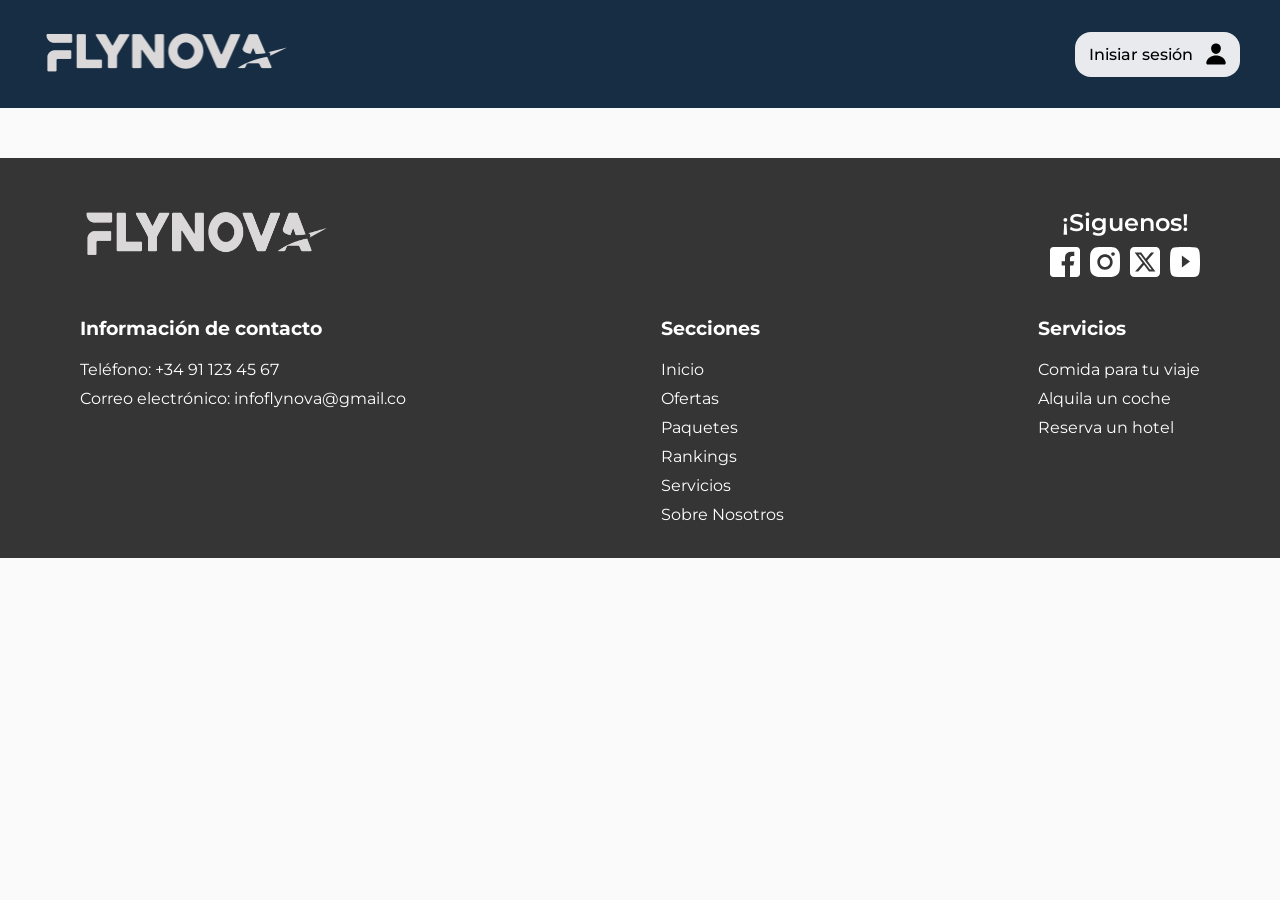
==== HTML/alquilar_coche.html @ 461bedda "feat: agrega estructura del header y el footer de la seccion alquila un coche" ====
<!DOCTYPE html>
<html lang="en">

<head>
    <meta charset="UTF-8">
    <meta name="viewport" content="width=device-width, initial-scale=1.0">
    <title>Flynova</title>
    <link rel="preconnect" href="https://fonts.googleapis.com">
    <link rel="preconnect" href="https://fonts.gstatic.com" crossorigin>
    <link href="https://fonts.googleapis.com/css2?family=Montserrat:ital,wght@0,400..700;1,100..900&display=swap"
        rel="stylesheet">
    <link rel="stylesheet" href="../CSS/mas_paquetes.css">
</head>

<body>
    <header class="header">
        <div id="inicio" class="container_logo">
            <a href="../index.html"><img class="logo_flynova" src="../Assets/compartidos/Logos/logo flynova gris.png"
                    alt="Logo flynova"></a>
        </div>
        <div class="container_botones_header">
            <div class="boton_moneda">
                <img src="../Assets/compartidos/imagenes/circulo_colombia.png" alt="imagen de bandera del pais">
                COP - $
            </div>
            <button class="boton_iniciar_sesion">
                <p>Inisiar sesión</p>
                <img class="icono_user" src="../Assets/compartidos/iconos/user.svg" alt="icono de user">
            </button>
        </div>
    </header>
    <div class="separacion">
    </div>









    <footer>
        <div class="logo-redes">
            <img src="../Assets/compartidos/Logos/logo flynova gris.png" alt="">

            <div class="redes">
                <p>¡Siguenos!</p>
                <div>
                    <img src="../Assets/compartidos/iconos/facebook.svg" alt="">
                    <img src="../Assets/compartidos/iconos/instagram.svg"">
                    <img src=" ../Assets/compartidos/iconos/x.svg" alt="">
                    <img src="../Assets/compartidos/iconos/youtube.svg" alt="">
                </div>
            </div>
        </div>
        <div class="container-contacto-secciones-servicios">
            <div class="contacto">
                <h3>Información de contacto</h3>
                <p>Teléfono: +34 91 123 45 67 </p>
                <p>Correo electrónico: infoflynova@gmail.co</p>
            </div>
            <div class="secciones">
                <h3>Secciones</h3>
                <p>Inicio</p>
                <p>Ofertas</p>
                <p>Paquetes</p>
                <p>Rankings</p>
                <p>Servicios</p>
                <p>Sobre Nosotros</p>
            </div>
            <div class="servicios">
                <h3>Servicios</h3>
                <p>Comida para tu viaje</p>
                <p>Alquila un coche</p>
                <p>Reserva un hotel</p>
            </div>
        </div>
    </footer>
</body>

</html>
---- CSS/mas_paquetes.css ----
* {
    /* estilos para resetear la pagina */
    margin: 0;
    padding: 0;
    box-sizing: border-box;
    scroll-behavior: smooth;
    /* para scroll suave entre secciones*/
    font-family: Montserrat, sans-serif;
    /* tipo de letra de la pagina */
}

body {
    background-color: #fafafa;
}

.header {
    /* Estilos del header de la pagina */
    background-color: #172D43;
    display: flex;
    padding: 0 40px;
    align-items: center;
    justify-content: space-between;
    height: 12vh;
    width: 100%;
    position: fixed;
    z-index: 100;
}

.logo_flynova {
    /* tamaño del logo del header */
    width: 250px;
}

.icono_user {
    /* tamaño del icono de user */
    height: 24px;
}

.menu_navegacion {
    /* estilos del menu de navegacion entre las secciones */
    color: white;
}

.container_botones_header {
    /* contenedor de los botones de moneda y de iniciar
    sesion */
    display: flex;
    align-items: center;

}

.boton_moneda {
    /* estilos del boton moneda */
    display: flex;
    align-items: center;
    gap: 10px;
    color: white;
    font-size: 1.2rem;
    font-weight: 500;
    width: 140px;
}

.boton_iniciar_sesion {
    /* estilos del boton iniciar sesion */
    display: flex;
    align-items: center;
    width: 165px;
    height: 45px;
    gap: 10px;
    font-size: 1rem;
    font-weight: 500;
    outline: none;
    border: 2px solid transparent;
    border-radius: 16px;
    background-color: rgba(255, 255, 255, 0.9);
    padding: 10px;
    cursor: pointer;
    transition: 0.2s ease-in-out;

    p {
        width: 120px;
    }
}

.boton_iniciar_sesion:hover {
    /* estilos de cuando se hace hocer en el boton de 
    iniciar sesion */
    background-color: transparent;
    filter: invert(100%);
    border: 2px solid black;
    transform: translateY(-3px);
    box-shadow: 0 1px 7px 0px rgba(0, 0, 0, 0.5);
}

.boton_iniciar_sesion:active {
    /* se reduce el la escala del boton cuando se le 
    da click para dar la sensacion que se dio click */
    scale: 0.95;
}

.separacion {
    /* separación del formulario al la parte superior del header */
    height: 12vh;
}











footer {
    /* Pie de pagina */
    margin-top: 50px;
    background-color: #353535;
    padding: 0 80px;
    width: 100%;
    height: 400px;
    display: flex;
    flex-direction: column;
    align-items: center;
}

.logo-redes {
    /* Contenedor del logo y las redes */
    display: flex;
    color: white;
    width: 100%;
    justify-content: space-between;
    padding-top: 50px;
}

.logo-redes img {
    /* tamaño al logo */
    width: 250px;
    height: 50px;
    transition: transform 0.3s ease;
    cursor: pointer;
}

.logo-redes img:hover {
    transform: scale(1.03);
}

.redes {
    /* contenedor de las redes */
    display: flex;
    flex-direction: column;
    align-items: center;
    gap: 0px;
}

.redes p {
    /* Texto de siguenos de las redes */
    font-weight: 600;
    font-size: 1.5rem;
}

.redes div {
    /* contenedor de los iconos de las redes */
    display: flex;
    align-items: center;
    gap: 10px;
}

.redes div img {
    /* Tamaño a los iconos */
    width: 30px;
    filter: invert(100%);
    transition: transform 0.3s ease;
    cursor: pointer;
}

.redes div img:hover {
    transform: scale(1.1);
}

.container-contacto-secciones-servicios {
    /* Contenedor de las secciones del footer */
    width: 100%;
    margin-top: 30px;
    justify-content: space-between;
    display: flex;
    color: white;
}

.container-contacto-secciones-servicios h3 {
    /* Titulo de las secciones */
    margin-bottom: 20px;
}

.container-contacto-secciones-servicios p {
    /* Parrafos de las secciones del pie de pagina */
    margin-top: 10px;
}



@media(max-width: 1350px) {

    /* HEADER */
    .boton_moneda {
        display: none !important;
    }
}



@media(max-width: 500px) {

    /* HEADER */
    /* se ajusta el tamaño del logo */
    .logo_flynova {
        width: 180px;
    }

    .header {
        padding: 0 20px;
    }

    .boton_iniciar_sesion {
        /* estilos del boton iniciar sesion */
        display: flex;
        align-items: center;
        width: fit-content;
        height: fit-content;
        gap: 10px;
        font-size: 0.8rem;
        font-weight: 500;
        outline: none;
        border: 2px solid transparent;
        border-radius: 12px;
        background-color: rgba(255, 255, 255, 0.9);
        padding: 8px 10px;
        cursor: pointer;
        transition: 0.2s ease-in-out;

        p {
            width: fit-content;
        }

        img {
            height: 18px;
        }
    }

    .separacion {
        /* separación del formulario al la parte superior del header */
        height: 70px;
    }








    /* FOOTER */

    footer {
        padding: 0 20px;
    }

    .logo-redes {
        /* Contenedor del logo y las redes */
        justify-content: space-between;
        padding-top: 50px;
    }

    .logo-redes img {
        /* tamaño al logo */
        width: 170px;
        height: 30PX;
    }

    .redes p {
        /* Texto de siguenos de las redes */
        font-size: 1.2rem;
    }

    .redes div img {
        /* Tamaño a los iconos */
        width: 20px;
    }

    .container-contacto-secciones-servicios {
        /* Contenedor de las secciones del footer */
        width: 100%;
        margin-top: 30px;
        gap: 45px;
        font-size: 0.7rem;

    }

    .container-contacto-secciones-servicios h3 {
        /* Titulo de las secciones */
        margin-bottom: 20px;
    }

    .container-contacto-secciones-servicios p {
        /* Parrafos de las secciones del pie de pagina */
        margin-top: 10px;
    }
}
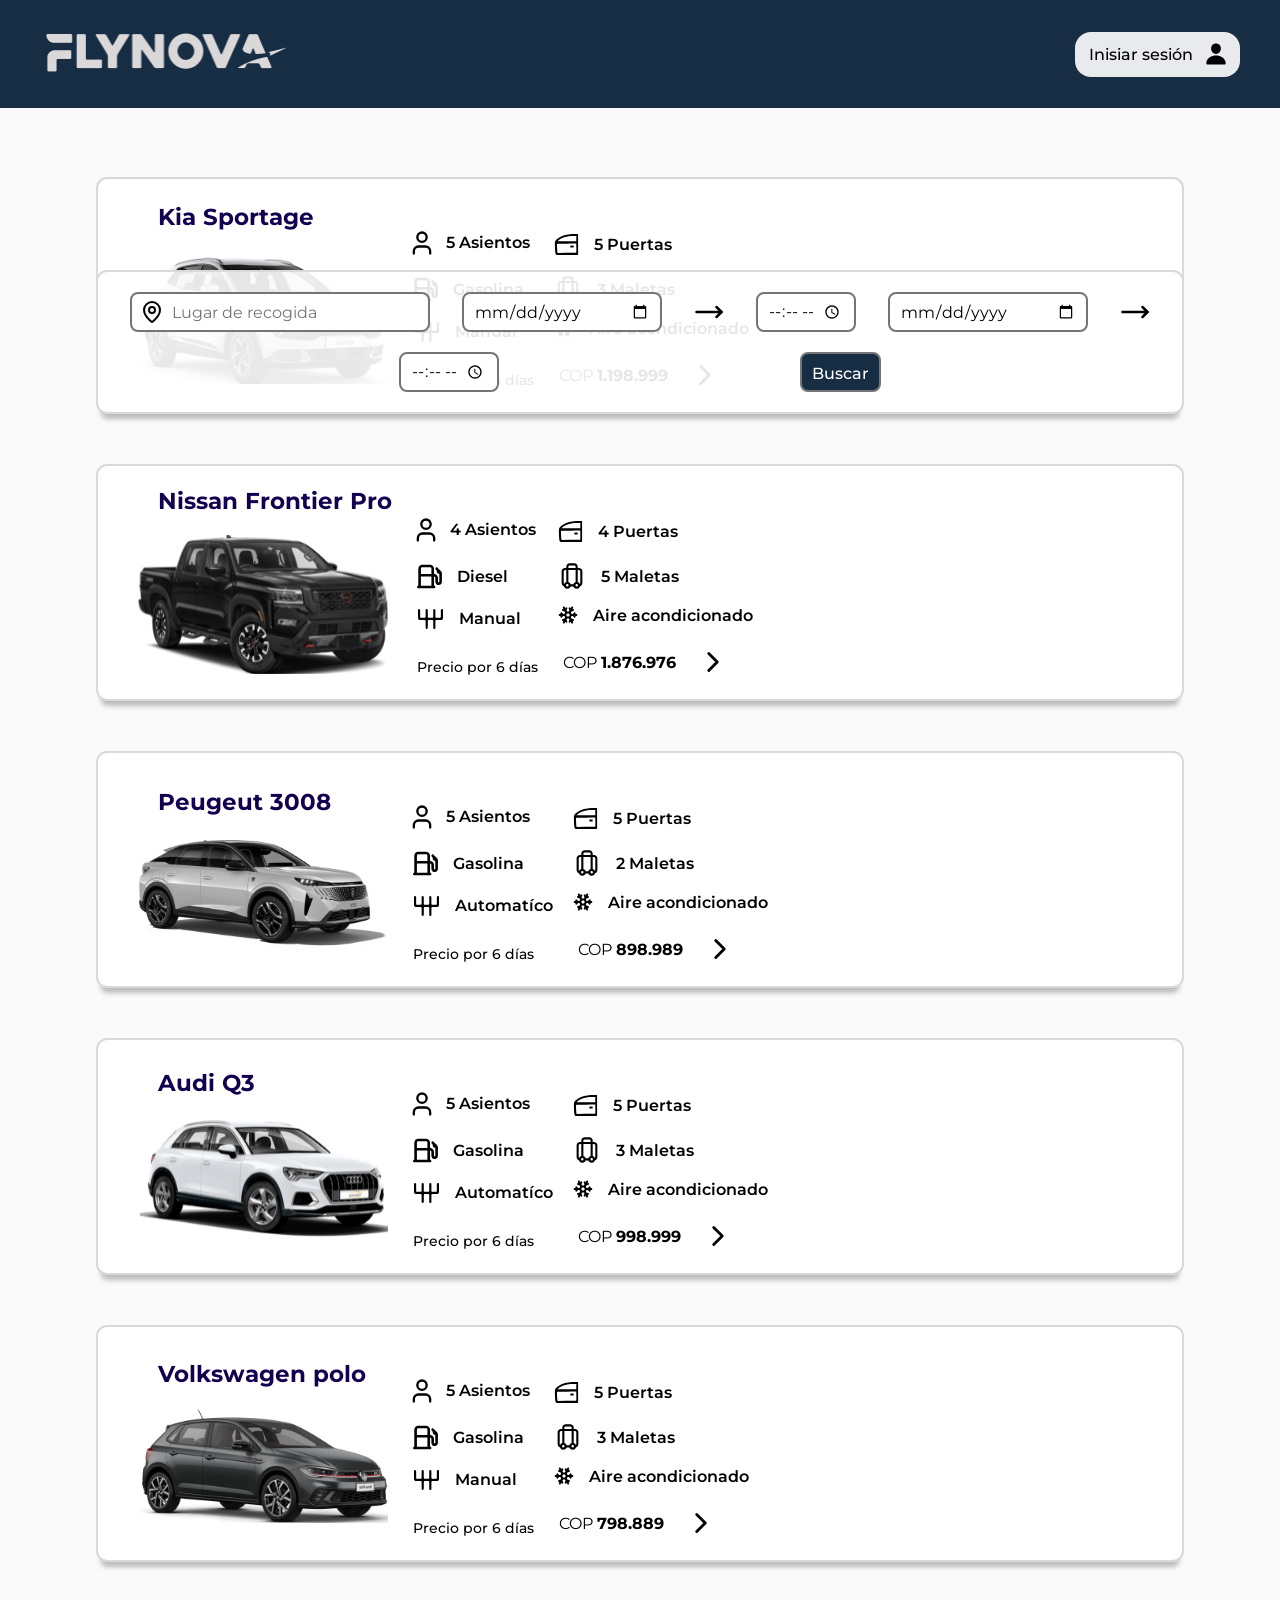
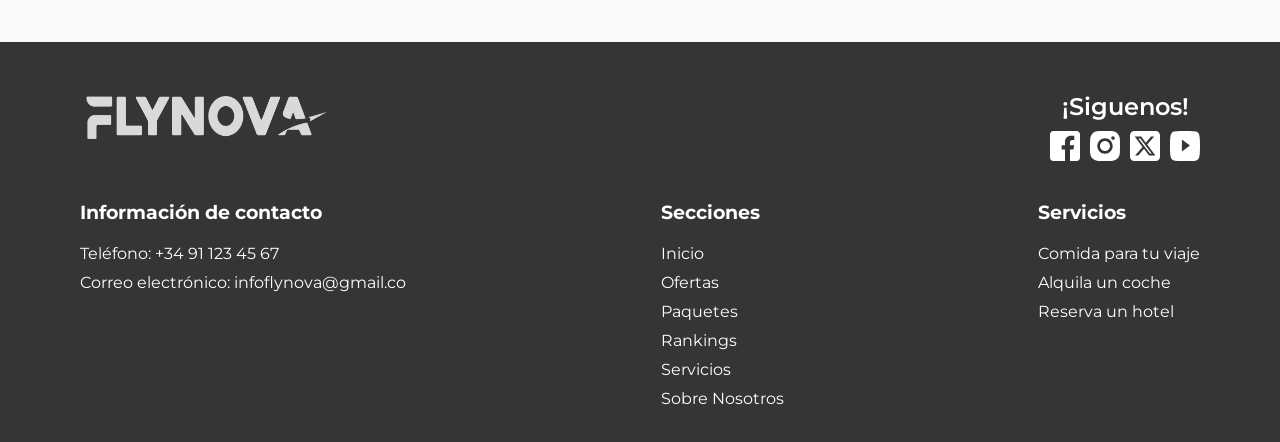
==== commit 14f93522: "ultimos cambios" ====
--- a/HTML/alquilar_coche.html
+++ b/HTML/alquilar_coche.html
@@ -9,7 +9,7 @@
     <link rel="preconnect" href="https://fonts.gstatic.com" crossorigin>
     <link href="https://fonts.googleapis.com/css2?family=Montserrat:ital,wght@0,400..700;1,100..900&display=swap"
         rel="stylesheet">
-    <link rel="stylesheet" href="../CSS/mas_paquetes.css">
+    <link rel="stylesheet" href="../CSS/alquilar_coche.css">
 </head>
 
 <body>
@@ -33,6 +33,249 @@
     </div>
 
 
+
+
+    <div class="fondo">
+        <img class="lugar" src="../Assets/alquilar_coche/fondo-vehiculos.svg" alt="">
+        <form action="">
+            <div class="lugar-recogida">
+                <img src="../Assets/compartidos/iconos/lugar.svg" alt="">
+                <input list="ciudades" placeholder="Lugar de recogida">
+                <datalist id="ciudades">
+                    <option value="Medellín"></option>
+                    <option value="Pereira"></option>
+                    <option value="Bogotá"></option>
+                </datalist>
+            </div>
+
+            <input class="fecha-recogida" type="date">
+            <img class="flecha-hora-recogida" id="flecha" src="../Assets/compartidos/iconos/flecha-right.svg" alt="">
+            <input class="hora-recogida" type="time">
+
+            <input class="fecha-vuelta" type="date">
+            <img class="flecha-hora-vuelta" id="flecha" src="../Assets/compartidos/iconos/flecha-right.svg" alt="">
+            <input class="hora-vuelta" type="time">
+            <button>
+                <p>Buscar</p>
+            </button>
+        </form>
+    </div>
+    <main>
+        <div class="banner-vehiculos">
+            <img class="img" src="../Assets/alquilar_coche/img-banner-vehiculos.svg" alt="">
+            <img class="rectangulo" src="../Assets/alquilar_coche/Rectangulo-banner-vehiculos.svg" alt="">
+            <div class="texto-banner">
+                <h2>Ten un carro esperandote en</h2>
+                <h2>tu proximo destino</h2>
+            </div>
+        </div>
+
+        <div class="banner-carro">
+            <div class="container-carro-modelo">
+                <h2>Kia Sportage</h2>
+                <img src="../Assets/alquilar_coche/KIA Sportage_blanca 1.svg" alt="">
+            </div>
+            <div class="container-info-carro">
+                <div class="container-izquierdo">
+                    <div class="asientos">
+                        <img id="asientos" src="../Assets/alquilar_coche/iconos/user cuadrado.svg" alt="">
+                        <p>5 Asientos</p>
+                    </div>
+                    <div class="combustible">
+                        <img id="combustible" src="../Assets/alquilar_coche/iconos/gasolinera.svg" alt="">
+                        <p>Gasolina</p>
+                    </div>
+                    <div class="transmision">
+                        <img id="transmision" src="../Assets/alquilar_coche/iconos/transmision manual 1.svg" alt="">
+                        <p>Manual</p>
+                    </div>
+                    <p class="precio-dias">Precio por 6 días</p>
+                </div>
+                <div class="container-derecho">
+                    <div class="puertas">
+                        <img id="puertas" src="../Assets/alquilar_coche/iconos/puerta de carro 1 2.svg" alt="">
+                        <p>5 Puertas</p>
+                    </div>
+                    <div class="maletas">
+                        <img id="maletas" src="../Assets/alquilar_coche/iconos/maleta 1.svg" alt="">
+                        <p>3 Maletas</p>
+                    </div>
+                    <div class="aire-acondicionado">
+                        <img id="aire-acondicionado" src="../Assets/alquilar_coche/iconos/nieve 1.svg" alt="">
+                        <p>Aire acondicionado</p>
+                    </div>
+                    <div class="container-precio-flecha">
+                        <p class="precio">COP <strong>1.198.999</strong></p>
+                        <img src="../Assets/compartidos/iconos/next_linea.svg" alt="">
+                    </div>
+                </div>
+            </div>
+        </div>
+        <div class="banner-carro">
+            <div class="container-carro-modelo">
+                <h2>Nissan Frontier Pro</h2>
+                <img src="../Assets/alquilar_coche/nissann forntier pro 1.svg" alt="">
+            </div>
+            <div class="container-info-carro">
+                <div class="container-izquierdo">
+                    <div class="asientos">
+                        <img id="asientos" src="../Assets/alquilar_coche/iconos/user cuadrado.svg" alt="">
+                        <p>4 Asientos</p>
+                    </div>
+                    <div class="combustible">
+                        <img id="combustible" src="../Assets/alquilar_coche/iconos/gasolinera.svg" alt="">
+                        <p>Diesel</p>
+                    </div>
+                    <div class="transmision">
+                        <img id="transmision" src="../Assets/alquilar_coche/iconos/transmision manual 1.svg" alt="">
+                        <p>Manual</p>
+                    </div>
+                    <p class="precio-dias">Precio por 6 días</p>
+                </div>
+                <div class="container-derecho">
+                    <div class="puertas">
+                        <img id="puertas" src="../Assets/alquilar_coche/iconos/puerta de carro 1 2.svg" alt="">
+                        <p>4 Puertas</p>
+                    </div>
+                    <div class="maletas">
+                        <img id="maletas" src="../Assets/alquilar_coche/iconos/maleta 1.svg" alt="">
+                        <p>5 Maletas</p>
+                    </div>
+                    <div class="aire-acondicionado">
+                        <img id="aire-acondicionado" src="../Assets/alquilar_coche/iconos/nieve 1.svg" alt="">
+                        <p>Aire acondicionado</p>
+                    </div>
+                    <div class="container-precio-flecha">
+                        <p class="precio">COP <strong>1.876.976</strong></p>
+                        <img src="../Assets/compartidos/iconos/next_linea.svg" alt="">
+                    </div>
+                </div>
+            </div>
+        </div>
+        <div class="banner-carro">
+            <div class="container-carro-modelo">
+                <h2>Peugeut 3008</h2>
+                <img src="../Assets/alquilar_coche/Peugeot 3008 1.svg" alt="">
+            </div>
+            <div class="container-info-carro">
+                <div class="container-izquierdo">
+                    <div class="asientos">
+                        <img id="asientos" src="../Assets/alquilar_coche/iconos/user cuadrado.svg" alt="">
+                        <p>5 Asientos</p>
+                    </div>
+                    <div class="combustible">
+                        <img id="combustible" src="../Assets/alquilar_coche/iconos/gasolinera.svg" alt="">
+                        <p>Gasolina</p>
+                    </div>
+                    <div class="transmision">
+                        <img id="transmision" src="../Assets/alquilar_coche/iconos/transmision manual 1.svg" alt="">
+                        <p>Automatíco</p>
+                    </div>
+                    <p class="precio-dias">Precio por 6 días</p>
+                </div>
+                <div class="container-derecho">
+                    <div class="puertas">
+                        <img id="puertas" src="../Assets/alquilar_coche/iconos/puerta de carro 1 2.svg" alt="">
+                        <p>5 Puertas</p>
+                    </div>
+                    <div class="maletas">
+                        <img id="maletas" src="../Assets/alquilar_coche/iconos/maleta 1.svg" alt="">
+                        <p>2 Maletas</p>
+                    </div>
+                    <div class="aire-acondicionado">
+                        <img id="aire-acondicionado" src="../Assets/alquilar_coche/iconos/nieve 1.svg" alt="">
+                        <p>Aire acondicionado</p>
+                    </div>
+                    <div class="container-precio-flecha">
+                        <p class="precio">COP <strong>898.989</strong></p>
+                        <img src="../Assets/compartidos/iconos/next_linea.svg" alt="">
+                    </div>
+                </div>
+            </div>
+        </div>
+        <div class="banner-carro">
+            <div class="container-carro-modelo">
+                <h2>Audi Q3</h2>
+                <img src="../Assets/alquilar_coche/audi-q3 1.svg" alt="">
+            </div>
+            <div class="container-info-carro">
+                <div class="container-izquierdo">
+                    <div class="asientos">
+                        <img id="asientos" src="../Assets/alquilar_coche/iconos/user cuadrado.svg" alt="">
+                        <p>5 Asientos</p>
+                    </div>
+                    <div class="combustible">
+                        <img id="combustible" src="../Assets/alquilar_coche/iconos/gasolinera.svg" alt="">
+                        <p>Gasolina</p>
+                    </div>
+                    <div class="transmision">
+                        <img id="transmision" src="../Assets/alquilar_coche/iconos/transmision manual 1.svg" alt="">
+                        <p>Automatíco</p>
+                    </div>
+                    <p class="precio-dias">Precio por 6 días</p>
+                </div>
+                <div class="container-derecho">
+                    <div class="puertas">
+                        <img id="puertas" src="../Assets/alquilar_coche/iconos/puerta de carro 1 2.svg" alt="">
+                        <p>5 Puertas</p>
+                    </div>
+                    <div class="maletas">
+                        <img id="maletas" src="../Assets/alquilar_coche/iconos/maleta 1.svg" alt="">
+                        <p>3 Maletas</p>
+                    </div>
+                    <div class="aire-acondicionado">
+                        <img id="aire-acondicionado" src="../Assets/alquilar_coche/iconos/nieve 1.svg" alt="">
+                        <p>Aire acondicionado</p>
+                    </div>
+                    <div class="container-precio-flecha">
+                        <p class="precio">COP <strong>998.999</strong></p>
+                        <img src="../Assets/compartidos/iconos/next_linea.svg" alt="">
+                    </div>
+                </div>
+            </div>
+        </div>
+        <div class="banner-carro">
+            <div class="container-carro-modelo">
+                <h2>Volkswagen polo</h2>
+                <img src="../Assets/alquilar_coche/volkswagen polo 1.svg" alt="">
+            </div>
+            <div class="container-info-carro">
+                <div class="container-izquierdo">
+                    <div class="asientos">
+                        <img id="asientos" src="../Assets/alquilar_coche/iconos/user cuadrado.svg" alt="">
+                        <p>5 Asientos</p>
+                    </div>
+                    <div class="combustible">
+                        <img id="combustible" src="../Assets/alquilar_coche/iconos/gasolinera.svg" alt="">
+                        <p>Gasolina</p>
+                    </div>
+                    <div class="transmision">
+                        <img id="transmision" src="../Assets/alquilar_coche/iconos/transmision manual 1.svg" alt="">
+                        <p>Manual</p>
+                    </div>
+                    <p class="precio-dias">Precio por 6 días</p>
+                </div>
+                <div class="container-derecho">
+                    <div class="puertas">
+                        <img id="puertas" src="../Assets/alquilar_coche/iconos/puerta de carro 1 2.svg" alt="">
+                        <p>5 Puertas</p>
+                    </div>
+                    <div class="maletas">
+                        <img id="maletas" src="../Assets/alquilar_coche/iconos/maleta 1.svg" alt="">
+                        <p>3 Maletas</p>
+                    </div>
+                    <div class="aire-acondicionado">
+                        <img id="aire-acondicionado" src="../Assets/alquilar_coche/iconos/nieve 1.svg" alt="">
+                        <p>Aire acondicionado</p>
+                    </div>
+                    <div class="container-precio-flecha">
+                        <p class="precio">COP <strong>798.889</strong></p>
+                        <img src="../Assets/compartidos/iconos/next_linea.svg" alt="">
+                    </div>
+                </div>
+            </div>
+        </div>
+    </main>
 
 
 
--- a/CSS/alquilar_coche.css
+++ b/CSS/alquilar_coche.css
@@ -0,0 +1,996 @@
+* {
+    /* estilos para resetear la pagina */
+    margin: 0;
+    padding: 0;
+    box-sizing: border-box;
+    scroll-behavior: smooth;
+    /* para scroll suave entre secciones*/
+    font-family: Montserrat, sans-serif;
+    /* tipo de letra de la pagina */
+}
+
+body {
+    background-color: #fafafa;
+}
+
+.header {
+    /* Estilos del header de la pagina */
+    background-color: #172D43;
+    display: flex;
+    padding: 0 40px;
+    align-items: center;
+    justify-content: space-between;
+    height: 12vh;
+    width: 100%;
+    position: fixed;
+    z-index: 100;
+}
+
+.logo_flynova {
+    /* tamaño del logo del header */
+    width: 250px;
+}
+
+.icono_user {
+    /* tamaño del icono de user */
+    height: 24px;
+}
+
+.menu_navegacion {
+    /* estilos del menu de navegacion entre las secciones */
+    color: white;
+}
+
+.container_botones_header {
+    /* contenedor de los botones de moneda y de iniciar
+    sesion */
+    display: flex;
+    align-items: center;
+
+}
+
+.boton_moneda {
+    /* estilos del boton moneda */
+    display: flex;
+    align-items: center;
+    gap: 10px;
+    color: white;
+    font-size: 1.2rem;
+    font-weight: 500;
+    width: 140px;
+}
+
+.boton_iniciar_sesion {
+    /* estilos del boton iniciar sesion */
+    display: flex;
+    align-items: center;
+    width: 165px;
+    height: 45px;
+    gap: 10px;
+    font-size: 1rem;
+    font-weight: 500;
+    outline: none;
+    border: 2px solid transparent;
+    border-radius: 16px;
+    background-color: rgba(255, 255, 255, 0.9);
+    padding: 10px;
+    cursor: pointer;
+    transition: 0.2s ease-in-out;
+
+    p {
+        width: 120px;
+    }
+}
+
+.boton_iniciar_sesion:hover {
+    /* estilos de cuando se hace hocer en el boton de 
+    iniciar sesion */
+    background-color: transparent;
+    filter: invert(100%);
+    border: 2px solid black;
+    transform: translateY(-3px);
+    box-shadow: 0 1px 7px 0px rgba(0, 0, 0, 0.5);
+}
+
+.boton_iniciar_sesion:active {
+    /* se reduce el la escala del boton cuando se le 
+    da click para dar la sensacion que se dio click */
+    scale: 0.95;
+}
+
+.separacion {
+    /* separación del formulario al la parte superior del header */
+    height: 12vh;
+}
+
+
+
+
+
+
+.fondo {
+    /* contenedor del fondo */
+    margin-bottom: 50px;
+}
+
+.fondo img {
+    /* tamño de la imgaen de fondo */
+    width: 100%;
+}
+
+
+form {
+    /* formulario de lugar fecha y hora de recogida y de vuelta del vehiculo */
+    width: 85%;
+    height: 100px;
+    background-color: rgba(255, 255, 255, 0.9);
+    border: 2px solid #d9d9d9;
+    border-radius: 0.7rem;
+    display: flex;
+    align-items: center;
+    justify-content: space-evenly;
+    position: absolute;
+    top: 50%;
+    left: 50%;
+    transform: translateX(-50%);
+}
+
+.lugar-recogida {
+    /* contenedor del input de lugar de recogida para ubicar la imagen de lugar */
+    position: relative;
+    width: fit-content;
+}
+
+.lugar-recogida img {
+    /* tamaño y posicion del icono de lugar en el input */
+    width: 24px;
+    height: 24px;
+    position: absolute;
+    top: 8px;
+    left: 10px;
+}
+
+#flecha {
+    /* tamaño de las flechas del formulario para la hora (se pone id porque con la clase no agarra los estilos) */
+    width: 30px;
+}
+
+
+.lugar-recogida input {
+    /* Estilos del input de lugar de recogida */
+    padding: 5px 5px 5px 40px;
+    height: 40px;
+    width: 300px;
+    font-size: 16px;
+    border-radius: 0.5rem;
+    border: 2px solid #757575;
+}
+
+.fecha-recogida,
+/* estilos de los inputs de fecha de recogida y vuelta del vehiculo */
+.fecha-vuelta {
+    padding: 5px 10px;
+    width: 200px;
+    height: 40px;
+    font-size: 16px;
+    border-radius: 0.5rem;
+    border: 2px solid #757575;
+}
+
+.hora-recogida,
+/* estilos de los inputs de hora de recogida y de vuelta del vehiculo */
+.hora-vuelta {
+    padding: 5px 10px;
+    height: 40px;
+    width: 100px;
+    font-size: 16px;
+    border-radius: 0.5rem;
+    border: 2px solid #757575;
+}
+
+form button {
+    /* estilos del boton de buscar */
+    height: 40px;
+    width: fit-content;
+    padding: 10px 10px;
+    border: 2px solid #757575;
+    border-radius: 0.5rem;
+    color: white;
+    font-size: 16px;
+    font-weight: 500;
+    background-color: #172D43;
+}
+
+main {
+    /* centrando todos los elementos del main */
+    display: flex;
+    flex-direction: column;
+    align-items: center;
+    gap: 50px;
+    margin-bottom: 80px;
+}
+
+.banner-vehiculos {
+    /* banner de los vehiculos */
+    position: relative;
+    width: 1200px;
+    height: 200px;
+    margin-bottom: 30px;
+    box-shadow: 0px 10px 5px -5px rgba(0, 0, 0, 0.25);
+}
+
+.img {
+    /* posicion de la imagen en el banner */
+    position: absolute;
+    left: 0;
+}
+
+.rectangulo {
+    /* posicion de rectangulo en el banner */
+    position: absolute;
+    right: 0;
+}
+
+.texto-banner {
+    /* texto del banner de vehiculos */
+    display: flex;
+    flex-direction: column;
+    align-items: center;
+    position: absolute;
+    width: 600px;
+    height: 200px;
+    top: 0;
+    right: 0;
+    padding: 60px 20px;
+    color: white;
+    font-size: 24px;
+}
+
+.banner-carro {
+    /* banner de cada carro */
+    width: 1200px;
+    height: 380px;
+    background-color: white;
+    border: 2px solid #d9d9d9;
+    border-radius: 0.7rem;
+    box-shadow: 0px 10px 5px -5px rgba(0, 0, 0, 0.25);
+    display: flex;
+    align-items: center;
+}
+
+.container-carro-modelo {
+    /* contenedor de la imagen del carro y el nombre */
+    width: fit-content;
+    margin-left: 50px;
+}
+
+.container-carro-modelo h2 {
+    /* nombre del carro */
+    font-size: 34px;
+    color: #13004f;
+    margin-left: 20px;
+    margin-bottom: 20px;
+}
+
+.container-info-carro {
+    display: flex;
+    align-items: center;
+    gap: 30px;
+}
+
+#asientos {
+    /* icono de user cuadrado para los asientos */
+    width: 40px;
+    height: 40px;
+}
+
+#combustible {
+    /* icono de gsolinera para el tipo de combustible */
+    width: 35px;
+    height: 33px;
+}
+
+#transmision {
+    /* icono de transmision para el tipo de trasmision */
+    width: 35px;
+    height: 28px;
+}
+
+#puertas {
+    width: 35px;
+    height: 31px;
+}
+
+#maletas {
+    width: 40px;
+    height: 40px;
+}
+
+#aire-acondicionado {
+    width: 35px;
+    height: 35px;
+}
+
+.asientos {
+    /* contendeor del icono y el texto de los asientos */
+    display: flex;
+    align-items: center;
+    gap: 25px;
+}
+
+
+.transmision,
+.combustible,
+.puertas,
+.maletas {
+    /* contenedor de los iconos y los textos de la informacion */
+    margin-left: 5px;
+    display: flex;
+    align-items: center;
+    gap: 25px;
+}
+
+.container-izquierdo {
+    /* contenedor de los elementos del lado izquierdo y derecho del banner */
+    margin-top: 25px;
+    display: flex;
+    flex-direction: column;
+    margin-left: 50px;
+    gap: 35px;
+}
+
+.transmision p,
+/* texto de los elementos de asientos, combustible y transmision */
+.combustible p,
+.asientos p,
+.puertas p,
+.maletas p,
+.aire-acondicionado p {
+    font-size: 22px;
+    font-weight: 600;
+}
+
+.precio-dias {
+    /* texto de los dias con el vehiculo */
+    margin-top: 10px;
+    margin-left: 5px;
+    font-size: 20px;
+    font-weight: 500;
+}
+
+
+.container-derecho {
+    /* Contenedor de los elementos del lado derecho del banner */
+    margin-top: 35px;
+    display: flex;
+    flex-direction: column;
+    margin-left: 30px;
+    gap: 35px;
+}
+
+.aire-acondicionado {
+    /* contenedor del icono de aire acondicionado y el texto */
+    margin-top: -5px;
+    margin-left: 5px;
+    display: flex;
+    align-items: center;
+    gap: 25px;
+}
+
+.precio {
+    /* texto del precio */
+    margin-left: 10px;
+    font-size: 26px;
+}
+
+.container-precio-flecha {
+    /* contenedor del precio y la flecha */
+    display: flex;
+    align-items: center;
+    gap: 70px;
+}
+
+.container-precio-flecha img {
+    /* Tamaño del icono de la flecha */
+    height: 34px;
+}
+
+
+
+
+
+
+
+footer {
+    /* Pie de pagina */
+    margin-top: 50px;
+    background-color: #353535;
+    padding: 0 80px;
+    width: 100%;
+    height: 400px;
+    display: flex;
+    flex-direction: column;
+    align-items: center;
+}
+
+.logo-redes {
+    /* Contenedor del logo y las redes */
+    display: flex;
+    color: white;
+    width: 100%;
+    justify-content: space-between;
+    padding-top: 50px;
+}
+
+.logo-redes img {
+    /* tamaño al logo */
+    width: 250px;
+    height: 50px;
+    transition: transform 0.3s ease;
+    cursor: pointer;
+}
+
+.logo-redes img:hover {
+    transform: scale(1.03);
+}
+
+.redes {
+    /* contenedor de las redes */
+    display: flex;
+    flex-direction: column;
+    align-items: center;
+    gap: 0px;
+}
+
+.redes p {
+    /* Texto de siguenos de las redes */
+    font-weight: 600;
+    font-size: 1.5rem;
+}
+
+.redes div {
+    /* contenedor de los iconos de las redes */
+    display: flex;
+    align-items: center;
+    gap: 10px;
+}
+
+.redes div img {
+    /* Tamaño a los iconos */
+    width: 30px;
+    filter: invert(100%);
+    transition: transform 0.3s ease;
+    cursor: pointer;
+}
+
+.redes div img:hover {
+    transform: scale(1.1);
+}
+
+.container-contacto-secciones-servicios {
+    /* Contenedor de las secciones del footer */
+    width: 100%;
+    margin-top: 30px;
+    justify-content: space-between;
+    display: flex;
+    color: white;
+}
+
+.container-contacto-secciones-servicios h3 {
+    /* Titulo de las secciones */
+    margin-bottom: 20px;
+}
+
+.container-contacto-secciones-servicios p {
+    /* Parrafos de las secciones del pie de pagina */
+    margin-top: 10px;
+}
+
+
+
+
+@media(max-width: 1350px) {
+
+    /* HEADER */
+    .boton_moneda {
+        display: none !important;
+    }
+
+
+
+    .fondo {
+        /* contenedor del fondo */
+        margin-bottom: 50px;
+    }
+
+    .fondo img {
+        /* tamño de la imgaen de fondo */
+        width: 100%;
+    }
+
+
+    form {
+        /* formulario de lugar fecha y hora de recogida y de vuelta del vehiculo */
+        width: 85%;
+        gap: 20px;
+        height: fit-content;
+        padding: 20px;
+        flex-wrap: wrap;
+        top: 30%;
+    }
+
+    .lugar-recogida {
+        /* contenedor del input de lugar de recogida para ubicar la imagen de lugar */
+        position: relative;
+        width: fit-content;
+    }
+
+    .lugar-recogida img {
+        /* tamaño y posicion del icono de lugar en el input */
+        width: 24px;
+        height: 24px;
+        position: absolute;
+        top: 8px;
+        left: 10px;
+    }
+
+    #flecha {
+        /* tamaño de las flechas del formulario para la hora (se pone id porque con la clase no agarra los estilos) */
+        width: 30px;
+    }
+
+
+    .lugar-recogida input {
+        /* Estilos del input de lugar de recogida */
+        padding: 5px 5px 5px 40px;
+        height: 40px;
+        width: 300px;
+        font-size: 16px;
+        border-radius: 0.5rem;
+        border: 2px solid #757575;
+    }
+
+    .fecha-recogida,
+    /* estilos de los inputs de fecha de recogida y vuelta del vehiculo */
+    .fecha-vuelta {
+        padding: 5px 10px;
+        width: 200px;
+        height: 40px;
+        font-size: 16px;
+        border-radius: 0.5rem;
+        border: 2px solid #757575;
+    }
+
+    .hora-recogida,
+    /* estilos de los inputs de hora de recogida y de vuelta del vehiculo */
+    .hora-vuelta {
+        padding: 5px 10px;
+        height: 40px;
+        width: 100px;
+        font-size: 16px;
+        border-radius: 0.5rem;
+        border: 2px solid #757575;
+    }
+
+    form button {
+        /* estilos del boton de buscar */
+        height: 40px;
+        width: fit-content;
+        padding: 10px 10px;
+        border: 2px solid #757575;
+        border-radius: 0.5rem;
+        color: white;
+        font-size: 16px;
+        font-weight: 500;
+        background-color: #172D43;
+    }
+
+    main {
+        /* centrando todos los elementos del main */
+        display: flex;
+        flex-direction: column;
+        align-items: center;
+        gap: 50px;
+        margin-bottom: 80px;
+    }
+
+    .banner-vehiculos {
+        /* banner de los vehiculos */
+        display: none;
+    }
+
+
+    .banner-carro {
+        /* banner de cada carro */
+        width: 85%;
+        height: fit-content;
+        padding: 20px 10px;
+    }
+
+    .container-carro-modelo {
+        /* contenedor de la imagen del carro y el nombre */
+        width: fit-content;
+        margin-left: 30px;
+
+        img {
+            width: 250px;
+        }
+    }
+
+    .container-carro-modelo h2 {
+        /* nombre del carro */
+        font-size: 1.43rem;
+        color: #13004f;
+        margin-left: 20px;
+        margin-bottom: 20px;
+    }
+
+    .container-info-carro {
+        display: flex;
+        align-items: center;
+        gap: 15px;
+    }
+
+    #asientos {
+        /* icono de user cuadrado para los asientos */
+        width: 28px;
+        height: 28px;
+    }
+
+    #combustible {
+        /* icono de gsolinera para el tipo de combustible */
+        width: 25px;
+        height: 25px;
+    }
+
+    #transmision {
+        /* icono de transmision para el tipo de trasmision */
+        width: 27px;
+        height: 20px;
+    }
+
+    #puertas {
+        width: 25px;
+        height: 21px;
+    }
+
+    #maletas {
+        width: 28px;
+        height: 28px;
+    }
+
+    #aire-acondicionado {
+        width: 20px;
+        height: 20px;
+    }
+
+    .asientos {
+        /* contendeor del icono y el texto de los asientos */
+        display: flex;
+        align-items: center;
+        gap: 10px;
+    }
+
+
+    .transmision,
+    .combustible,
+    .puertas,
+    .maletas {
+        /* contenedor de los iconos y los textos de la informacion */
+        margin-left: 5px;
+        display: flex;
+        align-items: center;
+        gap: 15px;
+    }
+
+    .aire-acondicionado {
+        /* contenedor del icono de aire acondicionado y el texto */
+        margin-top: -5px;
+        margin-left: 5px;
+        display: flex;
+        align-items: center;
+        gap: 15px;
+    }
+
+
+    .transmision p,
+    /* texto de los elementos de asientos, combustible y transmision */
+    .combustible p,
+    .asientos p,
+    .puertas p,
+    .maletas p,
+    .aire-acondicionado p {
+        font-size: 1rem;
+        font-weight: 600;
+    }
+
+    .precio-dias {
+        /* texto de los dias con el vehiculo */
+        margin-top: 10px;
+        margin-left: 5px;
+        font-size: 0.85rem;
+        font-weight: 500;
+    }
+
+    .container-izquierdo {
+        /* contenedor de los elementos del lado izquierdo y derecho del banner */
+        margin-top: 25px;
+        display: flex;
+        flex-direction: column;
+        margin-left: 20px;
+        gap: 20px;
+    }
+
+
+    .container-derecho {
+        /* Contenedor de los elementos del lado derecho del banner */
+        margin-top: 35px;
+        display: flex;
+        flex-direction: column;
+        margin-left: 0px;
+        gap: 20px;
+    }
+
+
+
+    .precio {
+        /* texto del precio */
+        margin-left: 10px;
+        font-size: 1rem;
+    }
+
+    .container-precio-flecha {
+        /* contenedor del precio y la flecha */
+        display: flex;
+        align-items: center;
+        gap: 20px;
+    }
+
+    .container-precio-flecha img {
+        /* Tamaño del icono de la flecha */
+        height: 34px;
+    }
+
+}
+
+
+
+
+
+@media(max-width: 500px) {
+
+    /* HEADER */
+    /* se ajusta el tamaño del logo */
+    .logo_flynova {
+        width: 180px;
+    }
+
+    .header {
+        padding: 0 20px;
+    }
+
+    .boton_iniciar_sesion {
+        /* estilos del boton iniciar sesion */
+        display: flex;
+        align-items: center;
+        width: fit-content;
+        height: fit-content;
+        gap: 10px;
+        font-size: 0.8rem;
+        font-weight: 500;
+        outline: none;
+        border: 2px solid transparent;
+        border-radius: 12px;
+        background-color: rgba(255, 255, 255, 0.9);
+        padding: 8px 10px;
+        cursor: pointer;
+        transition: 0.2s ease-in-out;
+
+        p {
+            width: fit-content;
+        }
+
+        img {
+            height: 18px;
+        }
+    }
+
+    .separacion {
+        /* separación del formulario al la parte superior del header */
+        height: 70px;
+    }
+
+
+
+
+    .fondo {
+        /* contenedor del fondo */
+        margin-bottom: 350px;
+    }
+
+
+    form {
+        /* formulario de lugar fecha y hora de recogida y de vuelta del vehiculo */
+        width: 85%;
+        gap: 20px;
+        height: fit-content;
+        padding: 20px;
+        flex-wrap: wrap;
+        top: 20%;
+    }
+
+
+
+    #flecha {
+        /* tamaño de las flechas del formulario para la hora (se pone id porque con la clase no agarra los estilos) */
+        display: none;
+    }
+
+
+    .lugar-recogida input {
+        /* Estilos del input de lugar de recogida */
+        padding: 5px 5px 5px 40px;
+        height: 40px;
+        width: 300px;
+        font-size: 16px;
+        border-radius: 0.5rem;
+        border: 2px solid #757575;
+    }
+
+    .fecha-recogida,
+    /* estilos de los inputs de fecha de recogida y vuelta del vehiculo */
+    .fecha-vuelta {
+        width: 300px;
+    }
+
+    .hora-recogida,
+    /* estilos de los inputs de hora de recogida y de vuelta del vehiculo */
+    .hora-vuelta {
+        width: 300px;
+    }
+
+    form button {
+        /* estilos del boton de buscar */
+        width: 95%;
+    }
+
+    main {
+        /* centrando todos los elementos del main */
+        flex-direction: column;
+    }
+
+    .banner-vehiculos {
+        /* banner de los vehiculos */
+        display: none;
+    }
+
+
+    .banner-carro {
+        /* banner de cada carro */
+        flex-direction: column;
+        width: 85%;
+        height: fit-content;
+        padding: 10px;
+    }
+
+
+    .asientos {
+        /* contendeor del icono y el texto de los asientos */
+        display: flex;
+        align-items: center;
+        padding-right: 25px;
+        gap: 10px;
+    }
+
+
+    .transmision,
+    .combustible,
+    .puertas,
+    .maletas {
+        /* contenedor de los iconos y los textos de la informacion */
+        margin-left: 5px;
+        display: flex;
+        align-items: center;
+        gap: 15px;
+    }
+
+    .aire-acondicionado {
+        /* contenedor del icono de aire acondicionado y el texto */
+        padding-right: 5px;
+        display: flex;
+        align-items: center;
+        gap: 15px;
+    }
+
+
+    .container-izquierdo {
+        /* contenedor de los elementos del lado izquierdo y derecho del banner */
+        margin-top: 25px;
+        display: flex;
+        flex-direction: column;
+        margin-left: 10px;
+        gap: 20px;
+    }
+
+
+    .container-derecho {
+        /* Contenedor de los elementos del lado derecho del banner */
+        margin-top: 35px;
+        display: flex;
+        flex-direction: column;
+        margin-left: 0px;
+        gap: 20px;
+    }
+
+
+
+    .precio {
+        /* texto del precio */
+        margin-left: 0px;
+        font-size: 1rem;
+    }
+
+    .container-precio-flecha {
+        /* contenedor del precio y la flecha */
+        display: flex;
+        align-items: center;
+        gap: 20px;
+    }
+
+    .container-precio-flecha img {
+        /* Tamaño del icono de la flecha */
+        height: 34px;
+    }
+
+
+
+
+
+
+    /* FOOTER */
+
+    footer {
+        padding: 0 20px;
+    }
+
+    .logo-redes {
+        /* Contenedor del logo y las redes */
+        justify-content: space-between;
+        padding-top: 50px;
+    }
+
+    .logo-redes img {
+        /* tamaño al logo */
+        width: 170px;
+        height: 30PX;
+    }
+
+    .redes p {
+        /* Texto de siguenos de las redes */
+        font-size: 1.2rem;
+    }
+
+    .redes div img {
+        /* Tamaño a los iconos */
+        width: 20px;
+    }
+
+    .container-contacto-secciones-servicios {
+        /* Contenedor de las secciones del footer */
+        width: 100%;
+        margin-top: 30px;
+        gap: 45px;
+        font-size: 0.7rem;
+
+    }
+
+    .container-contacto-secciones-servicios h3 {
+        /* Titulo de las secciones */
+        margin-bottom: 20px;
+    }
+
+    .container-contacto-secciones-servicios p {
+        /* Parrafos de las secciones del pie de pagina */
+        margin-top: 10px;
+    }
+}
